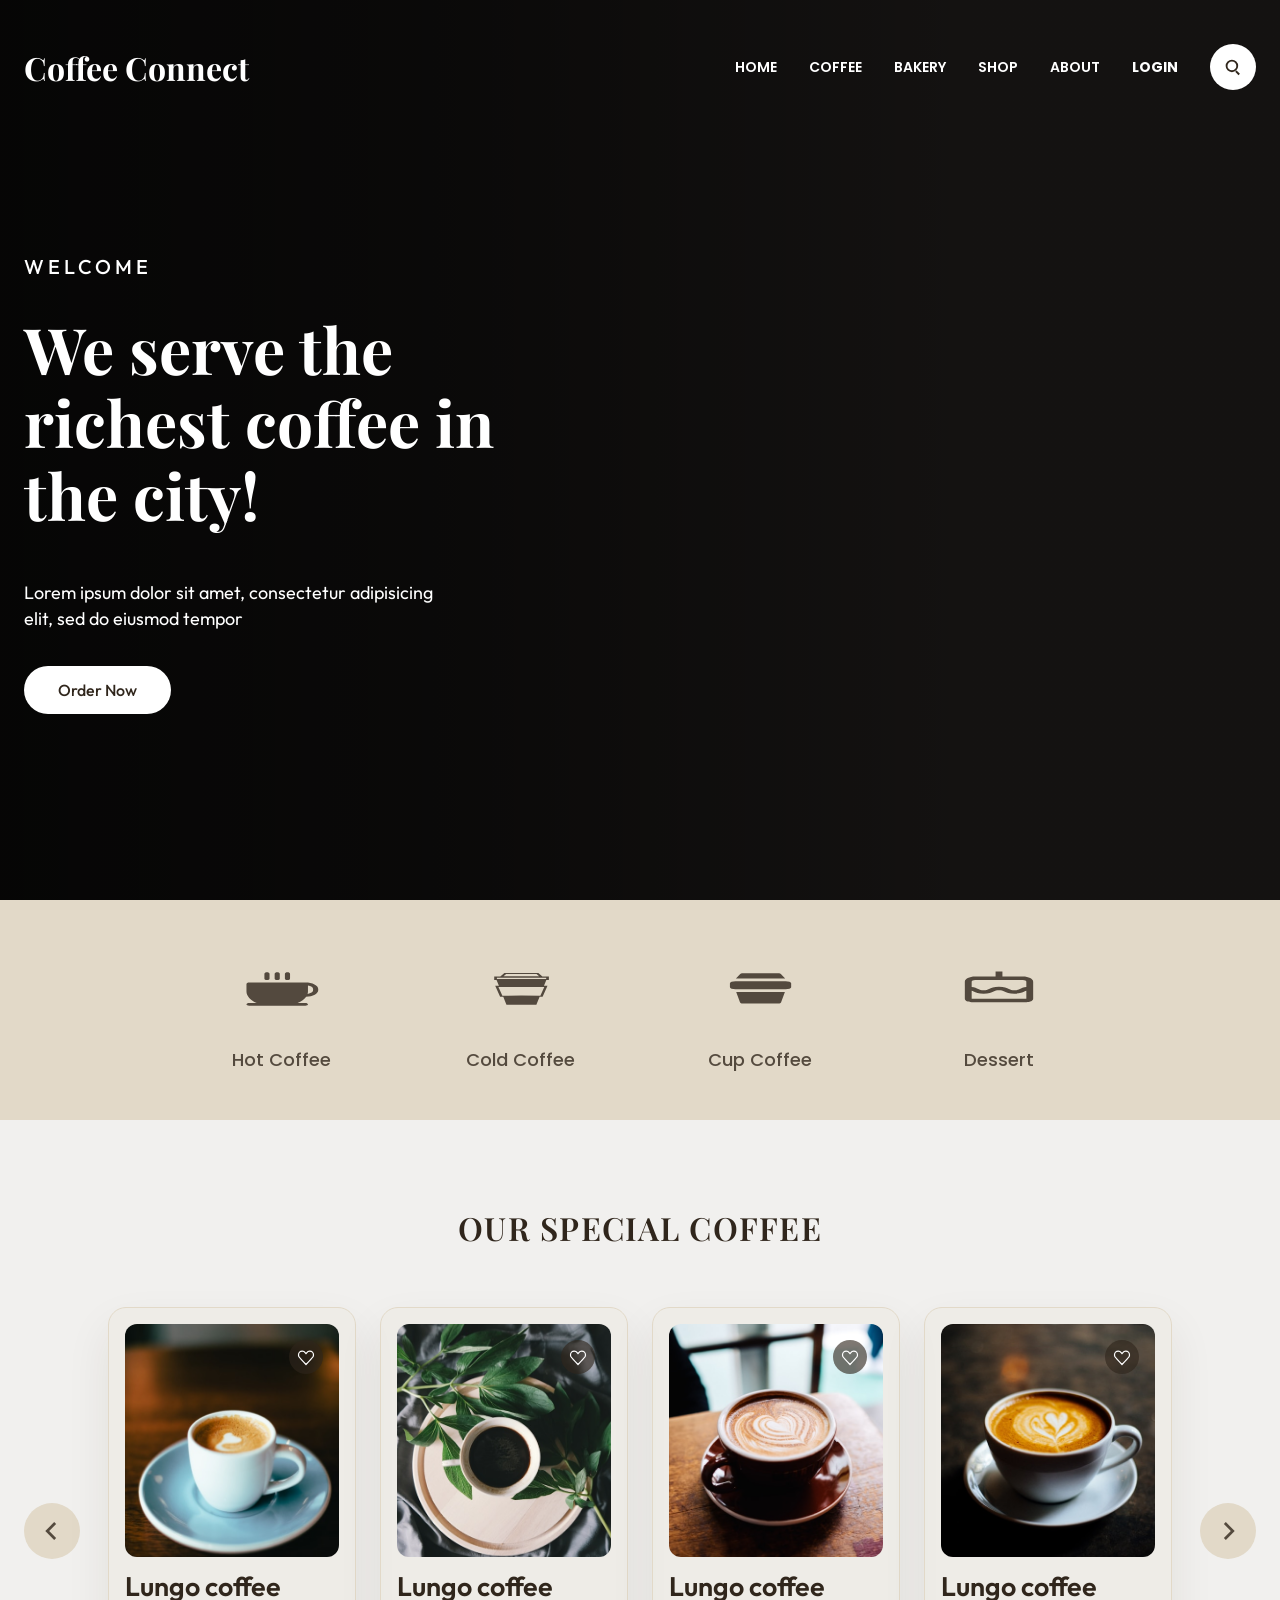
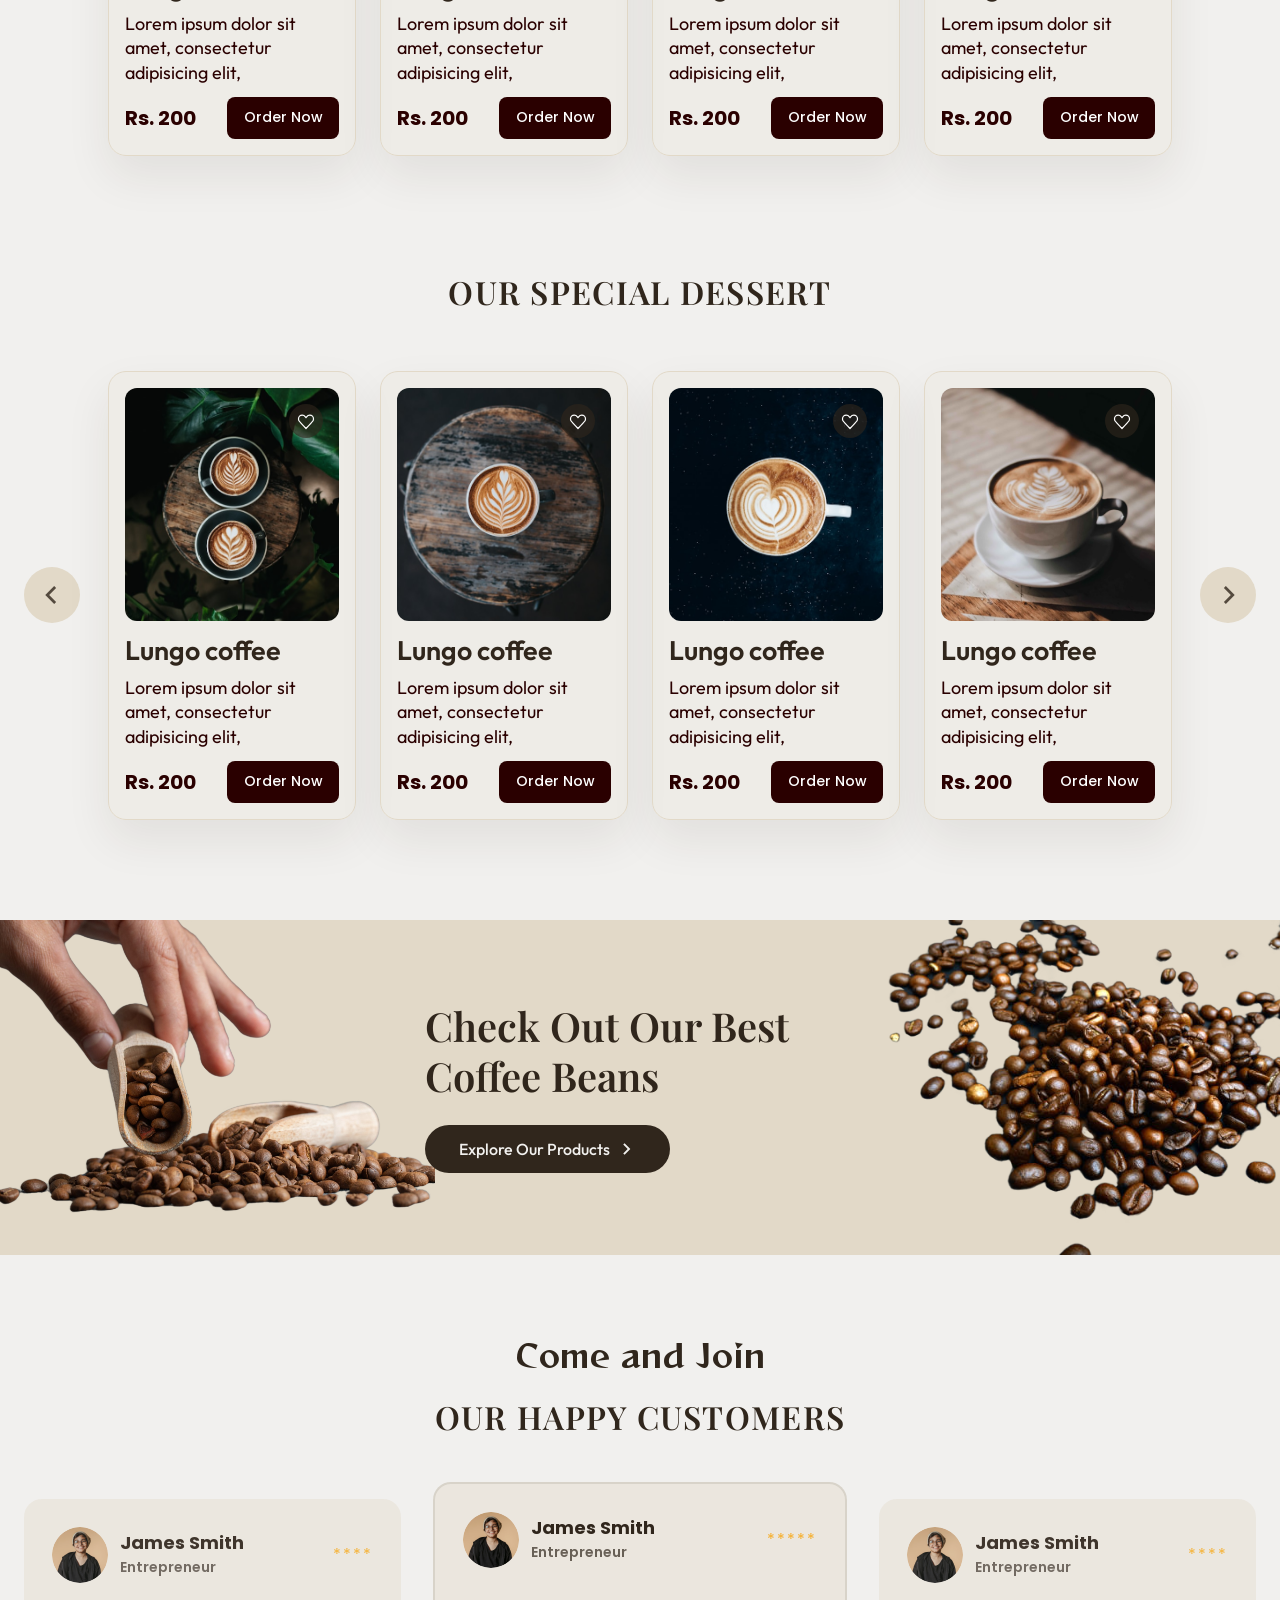
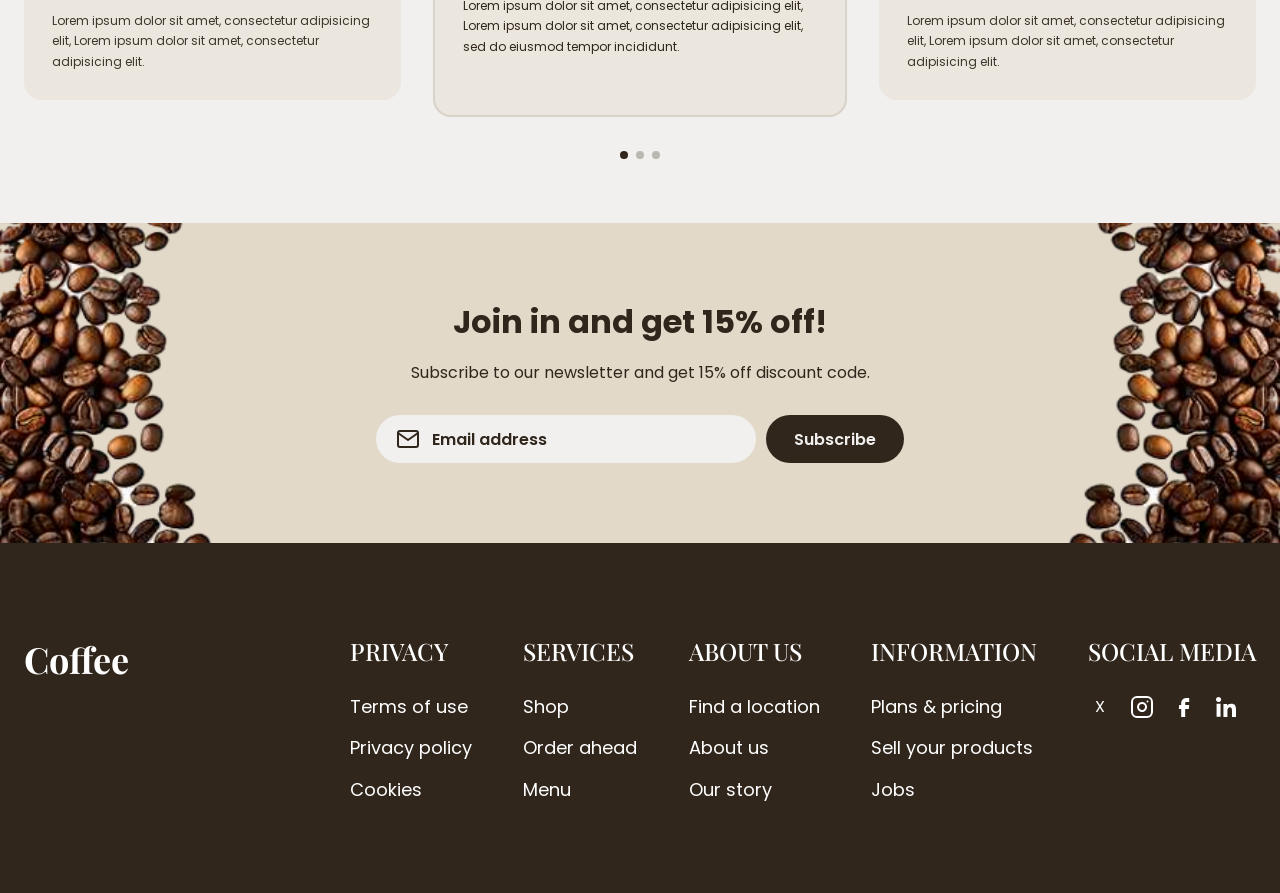
==== UI Website/index.html @ 6f4e8e6c "Start" ====
<!DOCTYPE html>
<html lang="en">
  <head>
    <meta charset="UTF-8" />
    <meta name="viewport" content="width=device-width, initial-scale=1.0" />
    <title>Coffee Coffee Shop</title>
    <link rel="preconnect" href="https://fonts.googleapis.com" />
    <link rel="preconnect" href="https://fonts.gstatic.com" crossorigin />
    <link
      href="https://fonts.googleapis.com/css2?family=Outfit:wght@400;500;600&family=Playfair+Display:wght@500;600;700&family=Poppins:wght@400;500;600;700&family=Reggae+One&display=swap"
      rel="stylesheet"
    />
    <link rel="stylesheet" href="styles.css" />
  </head>
  <body>
    <header class="site-header" data-header>
      <a class="brand" href="#home">Coffee Connect</a>
      <button
        class="nav-toggle"
        type="button"
        aria-label="Open navigation"
        aria-expanded="false"
        data-nav-toggle
      >
        <span></span>
        <span></span>
        <span></span>
      </button>
      <nav class="nav" data-nav>
        <a href="#home">Home</a>
        <a href="#coffee">Coffee</a>
        <a href="#bakery">Bakery</a>
        <a href="#shop">Shop</a>
        <a href="#about">About</a>
        <a class="login-link" href="#login">Login</a>
        <button class="search-button" type="button" aria-label="Search">
          <svg viewBox="0 0 24 24" aria-hidden="true">
            <path
              d="M10.7 18.2a7.5 7.5 0 1 1 0-15 7.5 7.5 0 0 1 0 15Zm0-2.2a5.3 5.3 0 1 0 0-10.6 5.3 5.3 0 0 0 0 10.6Zm5.6.1 4 4-1.7 1.7-4-4 1.7-1.7Z"
            />
          </svg>
        </button>
      </nav>
    </header>

    <main>
      <section class="hero" id="home">
        <div class="hero-content">
          <p class="eyebrow">Welcome</p>
          <h1>We serve the richest coffee in the city!</h1>
          <p class="hero-copy">
            Lorem ipsum dolor sit amet, consectetur adipisicing elit, sed do
            eiusmod tempor
          </p>
          <a class="button button-light" href="#coffee">Order Now</a>
        </div>
      </section>

      <section class="categories" aria-label="Coffee categories">
        <div class="category">
          <img src="assets/icon-hot.svg" alt="" />
          <span>Hot Coffee</span>
        </div>
        <div class="category">
          <img src="assets/icon-cold.svg" alt="" />
          <span>Cold Coffee</span>
        </div>
        <div class="category">
          <img src="assets/icon-cup.svg" alt="" />
          <span>Cup Coffee</span>
        </div>
        <div class="category">
          <img src="assets/icon-dessert.svg" alt="" />
          <span>Dessert</span>
        </div>
      </section>

      <section class="product-section" id="coffee">
        <div class="section-heading">
          <h2>Our Special Coffee</h2>
        </div>
        <div class="carousel-shell">
          <button
            class="arrow-button"
            type="button"
            aria-label="Previous coffee products"
          >
            <svg viewBox="0 0 24 24" aria-hidden="true">
              <path
                d="M15.8 5.6 9.4 12l6.4 6.4-1.8 1.8L5.8 12 14 3.8l1.8 1.8Z"
              />
            </svg>
          </button>
          <div class="product-grid">
            <article class="product-card">
              <div class="product-media">
                <img
                  src="assets/coffee-1.png"
                  alt="A blue cup of lungo coffee"
                />
                <button
                  class="favorite-button"
                  type="button"
                  aria-label="Add Lungo coffee to favorites"
                >
                  <img src="assets/heart.svg" alt="" />
                </button>
              </div>
              <div class="product-body">
                <h3>Lungo coffee</h3>
                <p>Lorem ipsum dolor sit amet, consectetur adipisicing elit,</p>
                <div class="product-actions">
                  <strong>Rs. 200</strong>
                  <button type="button">Order Now</button>
                </div>
              </div>
            </article>
            <article class="product-card">
              <div class="product-media">
                <img
                  src="assets/coffee-2.png"
                  alt="Coffee beside green leaves"
                />
                <button
                  class="favorite-button"
                  type="button"
                  aria-label="Add iced lungo coffee to favorites"
                >
                  <img src="assets/heart.svg" alt="" />
                </button>
              </div>
              <div class="product-body">
                <h3>Lungo coffee</h3>
                <p>Lorem ipsum dolor sit amet, consectetur adipisicing elit,</p>
                <div class="product-actions">
                  <strong>Rs. 200</strong>
                  <button type="button">Order Now</button>
                </div>
              </div>
            </article>
            <article class="product-card">
              <div class="product-media">
                <img
                  src="assets/coffee-3.png"
                  alt="A dark cup of latte art coffee"
                />
                <button
                  class="favorite-button"
                  type="button"
                  aria-label="Add latte coffee to favorites"
                >
                  <img src="assets/heart.svg" alt="" />
                </button>
              </div>
              <div class="product-body">
                <h3>Lungo coffee</h3>
                <p>Lorem ipsum dolor sit amet, consectetur adipisicing elit,</p>
                <div class="product-actions">
                  <strong>Rs. 200</strong>
                  <button type="button">Order Now</button>
                </div>
              </div>
            </article>
            <article class="product-card">
              <div class="product-media">
                <img
                  src="assets/coffee-4.png"
                  alt="A cup of coffee with leaf latte art"
                />
                <button
                  class="favorite-button"
                  type="button"
                  aria-label="Add cappuccino coffee to favorites"
                >
                  <img src="assets/heart.svg" alt="" />
                </button>
              </div>
              <div class="product-body">
                <h3>Lungo coffee</h3>
                <p>Lorem ipsum dolor sit amet, consectetur adipisicing elit,</p>
                <div class="product-actions">
                  <strong>Rs. 200</strong>
                  <button type="button">Order Now</button>
                </div>
              </div>
            </article>
          </div>
          <button
            class="arrow-button"
            type="button"
            aria-label="Next coffee products"
          >
            <svg viewBox="0 0 24 24" aria-hidden="true">
              <path
                d="M8.2 18.4 14.6 12 8.2 5.6 10 3.8l8.2 8.2-8.2 8.2-1.8-1.8Z"
              />
            </svg>
          </button>
        </div>
      </section>

      <section class="product-section" id="bakery">
        <div class="section-heading">
          <h2>Our Special Dessert</h2>
        </div>
        <div class="carousel-shell">
          <button
            class="arrow-button"
            type="button"
            aria-label="Previous dessert products"
          >
            <svg viewBox="0 0 24 24" aria-hidden="true">
              <path
                d="M15.8 5.6 9.4 12l6.4 6.4-1.8 1.8L5.8 12 14 3.8l1.8 1.8Z"
              />
            </svg>
          </button>
          <div class="product-grid">
            <article class="product-card">
              <div class="product-media">
                <img
                  src="assets/dessert-1.png"
                  alt="Two coffees on a wood table"
                />
                <button
                  class="favorite-button"
                  type="button"
                  aria-label="Add dessert coffee to favorites"
                >
                  <img src="assets/heart.svg" alt="" />
                </button>
              </div>
              <div class="product-body">
                <h3>Lungo coffee</h3>
                <p>Lorem ipsum dolor sit amet, consectetur adipisicing elit,</p>
                <div class="product-actions">
                  <strong>Rs. 200</strong>
                  <button type="button">Order Now</button>
                </div>
              </div>
            </article>
            <article class="product-card">
              <div class="product-media">
                <img src="assets/dessert-2.png" alt="Coffee on a dark plate" />
                <button
                  class="favorite-button"
                  type="button"
                  aria-label="Add roasted coffee to favorites"
                >
                  <img src="assets/heart.svg" alt="" />
                </button>
              </div>
              <div class="product-body">
                <h3>Lungo coffee</h3>
                <p>Lorem ipsum dolor sit amet, consectetur adipisicing elit,</p>
                <div class="product-actions">
                  <strong>Rs. 200</strong>
                  <button type="button">Order Now</button>
                </div>
              </div>
            </article>
            <article class="product-card">
              <div class="product-media">
                <img
                  src="assets/dessert-3.png"
                  alt="Coffee cup on a dark surface"
                />
                <button
                  class="favorite-button"
                  type="button"
                  aria-label="Add dark roast coffee to favorites"
                >
                  <img src="assets/heart.svg" alt="" />
                </button>
              </div>
              <div class="product-body">
                <h3>Lungo coffee</h3>
                <p>Lorem ipsum dolor sit amet, consectetur adipisicing elit,</p>
                <div class="product-actions">
                  <strong>Rs. 200</strong>
                  <button type="button">Order Now</button>
                </div>
              </div>
            </article>
            <article class="product-card">
              <div class="product-media">
                <img
                  src="assets/dessert-4.png"
                  alt="Foamy coffee in a white cup"
                />
                <button
                  class="favorite-button"
                  type="button"
                  aria-label="Add flat white coffee to favorites"
                >
                  <img src="assets/heart.svg" alt="" />
                </button>
              </div>
              <div class="product-body">
                <h3>Lungo coffee</h3>
                <p>Lorem ipsum dolor sit amet, consectetur adipisicing elit,</p>
                <div class="product-actions">
                  <strong>Rs. 200</strong>
                  <button type="button">Order Now</button>
                </div>
              </div>
            </article>
          </div>
          <button
            class="arrow-button"
            type="button"
            aria-label="Next dessert products"
          >
            <svg viewBox="0 0 24 24" aria-hidden="true">
              <path
                d="M8.2 18.4 14.6 12 8.2 5.6 10 3.8l8.2 8.2-8.2 8.2-1.8-1.8Z"
              />
            </svg>
          </button>
        </div>
      </section>

      <section class="beans-banner" id="shop">
        <img class="beans-side beans-left" src="assets/beans-left.png" alt="" />
        <div class="beans-copy">
          <h2>Check Out Our Best Coffee Beans</h2>
          <a class="button button-dark" href="#shop">
            Explore Our Products
            <svg viewBox="0 0 24 24" aria-hidden="true">
              <path
                d="M8.7 17.3 14 12 8.7 6.7l1.6-1.6L17.2 12l-6.9 6.9-1.6-1.6Z"
              />
            </svg>
          </a>
        </div>
        <img
          class="beans-side beans-right"
          src="assets/beans-right.png"
          alt=""
        />
      </section>

      <section class="testimonials" id="about">
        <p class="join-title">Come and Join</p>
        <h2>Our Happy Customers</h2>
        <div class="testimonial-grid">
          <article class="testimonial-card side-card">
            <div class="testimonial-head">
              <img src="assets/avatar-2.png" alt="James Smith" />
              <div>
                <h3>James Smith</h3>
                <p>Entrepreneur</p>
              </div>
              <span class="stars" aria-label="4 out of 5 stars">****</span>
            </div>
            <p>
              Lorem ipsum dolor sit amet, consectetur adipisicing elit, Lorem
              ipsum dolor sit amet, consectetur adipisicing elit.
            </p>
          </article>
          <article class="testimonial-card featured-card">
            <div class="testimonial-head">
              <img src="assets/avatar-1.png" alt="James Smith" />
              <div>
                <h3>James Smith</h3>
                <p>Entrepreneur</p>
              </div>
              <span class="stars" aria-label="5 out of 5 stars">*****</span>
            </div>
            <p>
              Lorem ipsum dolor sit amet, consectetur adipisicing elit, Lorem
              ipsum dolor sit amet, consectetur adipisicing elit, sed do eiusmod
              tempor incididunt.
            </p>
          </article>
          <article class="testimonial-card side-card">
            <div class="testimonial-head">
              <img src="assets/avatar-2.png" alt="James Smith" />
              <div>
                <h3>James Smith</h3>
                <p>Entrepreneur</p>
              </div>
              <span class="stars" aria-label="4 out of 5 stars">****</span>
            </div>
            <p>
              Lorem ipsum dolor sit amet, consectetur adipisicing elit, Lorem
              ipsum dolor sit amet, consectetur adipisicing elit.
            </p>
          </article>
        </div>
        <div class="slider-dots" aria-hidden="true">
          <span></span>
          <span></span>
          <span></span>
        </div>
      </section>

      <section class="newsletter">
        <img
          class="newsletter-beans newsletter-left"
          src="assets/newsletter-beans.png"
          alt=""
        />
        <div class="newsletter-content">
          <h2>Join in and get 15% off!</h2>
          <p>Subscribe to our newsletter and get 15% off discount code.</p>
          <form class="subscribe-form">
            <label>
              <img src="assets/mail.svg" alt="" />
              <span class="sr-only">Email address</span>
              <input type="email" placeholder="Email address" />
            </label>
            <button type="submit">Subscribe</button>
          </form>
        </div>
        <img
          class="newsletter-beans newsletter-right"
          src="assets/newsletter-beans.png"
          alt=""
        />
      </section>
    </main>

    <footer class="footer">
      <a class="footer-brand" href="#home">Coffee</a>
      <div class="footer-column">
        <h2>Privacy</h2>
        <a href="#">Terms of use</a>
        <a href="#">Privacy policy</a>
        <a href="#">Cookies</a>
      </div>
      <div class="footer-column">
        <h2>Services</h2>
        <a href="#">Shop</a>
        <a href="#">Order ahead</a>
        <a href="#">Menu</a>
      </div>
      <div class="footer-column">
        <h2>About Us</h2>
        <a href="#">Find a location</a>
        <a href="#">About us</a>
        <a href="#">Our story</a>
      </div>
      <div class="footer-column">
        <h2>Information</h2>
        <a href="#">Plans &amp; pricing</a>
        <a href="#">Sell your products</a>
        <a href="#">Jobs</a>
      </div>
      <div class="footer-column social-column">
        <h2>Social Media</h2>
        <div class="social-links">
          <a href="#" aria-label="X">X</a>
          <a href="#" aria-label="Instagram"
            ><img src="assets/instagram.svg" alt=""
          /></a>
          <a href="#" aria-label="Facebook"
            ><img src="assets/facebook.svg" alt=""
          /></a>
          <a href="#" aria-label="LinkedIn"
            ><img src="assets/linkedin.svg" alt=""
          /></a>
        </div>
      </div>
    </footer>

    <script src="script.js"></script>
  </body>
</html>
---- UI Website/styles.css ----
:root {
  --page: #f1f0ee;
  --sand: #e2d9c8;
  --dark: #30261c;
  --coffee: #2a0000;
  --muted: #544a3e;
  --line: rgba(48, 38, 28, 0.12);
  --shadow: 0 20px 45px rgba(48, 38, 28, 0.08);
  --container: min(1440px, calc(100% - 48px));
}

* {
  box-sizing: border-box;
}

html {
  scroll-behavior: smooth;
}

body {
  margin: 0;
  background: var(--page);
  color: var(--dark);
  font-family: "Poppins", sans-serif;
}

img,
svg {
  display: block;
}

a {
  color: inherit;
  text-decoration: none;
}

button,
input {
  font: inherit;
}

button {
  cursor: pointer;
}

.sr-only {
  position: absolute;
  width: 1px;
  height: 1px;
  padding: 0;
  margin: -1px;
  overflow: hidden;
  clip: rect(0, 0, 0, 0);
  white-space: nowrap;
  border: 0;
}

.site-header {
  position: fixed;
  z-index: 20;
  top: 0;
  left: 50%;
  width: var(--container);
  transform: translateX(-50%);
  display: flex;
  align-items: center;
  justify-content: space-between;
  padding: 44px 0 20px;
  color: #fff;
  transition: padding 180ms ease, color 180ms ease;
}

.site-header.is-scrolled {
  width: 100%;
  padding: 14px max(24px, calc((100vw - 1440px) / 2 + 24px));
  background: rgba(48, 38, 28, 0.94);
  box-shadow: 0 10px 25px rgba(0, 0, 0, 0.18);
}

.brand,
.footer-brand {
  font-family: "Playfair Display", serif;
  font-weight: 700;
}

.brand {
  font-size: 32px;
}

.nav {
  display: flex;
  align-items: center;
  gap: clamp(20px, 2.5vw, 42px);
  text-transform: uppercase;
  font-size: 14px;
  font-weight: 600;
  letter-spacing: 0;
}

.nav a {
  transition: opacity 160ms ease;
}

.nav a:hover {
  opacity: 0.72;
}

.login-link {
  font-weight: 700;
}

.search-button {
  width: 46px;
  height: 46px;
  display: grid;
  place-items: center;
  border: 0;
  border-radius: 999px;
  background: #fff;
  color: var(--dark);
}

.search-button svg {
  width: 20px;
  fill: currentColor;
}

.nav-toggle {
  display: none;
  width: 44px;
  height: 44px;
  border: 1px solid rgba(255, 255, 255, 0.4);
  border-radius: 999px;
  background: rgba(255, 255, 255, 0.08);
  place-items: center;
}

.nav-toggle span {
  display: block;
  width: 18px;
  height: 2px;
  background: #fff;
  margin: 2px 0;
}

.hero {
  position: relative;
  min-height: 100vh;
  display: flex;
  align-items: center;
  overflow: hidden;
  background: #151312;
  color: #fff;
}

.hero::before,
.hero::after {
  position: absolute;
  inset: 0;
  content: "";
}

.hero::before {
  background: url("assets/hero.png") center / cover no-repeat;
  transform: scaleX(-1);
}

.hero::after {
  background: linear-gradient(90deg, rgba(0, 0, 0, 0.72) 0%, rgba(0, 0, 0, 0.52) 34%, rgba(0, 0, 0, 0.05) 76%);
}

.hero-content {
  position: relative;
  z-index: 1;
  width: var(--container);
  margin: 0 auto;
  padding-top: 68px;
}

.eyebrow {
  margin: 0 0 34px;
  font-family: "Outfit", sans-serif;
  font-size: 20px;
  font-weight: 500;
  letter-spacing: 4px;
  text-transform: uppercase;
}

h1,
h2,
h3,
p {
  overflow-wrap: anywhere;
}

.hero h1 {
  max-width: 560px;
  margin: 0;
  font-family: "Playfair Display", serif;
  font-size: clamp(48px, 5vw, 72px);
  line-height: 1.14;
  font-weight: 700;
}

.hero-copy {
  max-width: 430px;
  margin: 48px 0 34px;
  font-family: "Outfit", sans-serif;
  font-size: 18px;
  line-height: 1.45;
}

.button {
  display: inline-flex;
  align-items: center;
  justify-content: center;
  gap: 6px;
  min-height: 48px;
  border-radius: 999px;
  border: 0;
  padding: 14px 34px;
  font-family: "Outfit", sans-serif;
  font-weight: 500;
  white-space: nowrap;
}

.button-light {
  background: #fff;
  color: var(--dark);
}

.button-dark {
  background: var(--dark);
  color: var(--page);
}

.button svg {
  width: 20px;
  height: 20px;
  fill: currentColor;
}

.categories {
  min-height: 220px;
  display: grid;
  grid-template-columns: repeat(4, 1fr);
  gap: 36px;
  align-items: center;
  justify-items: center;
  padding: 34px max(24px, calc((100vw - 920px) / 2));
  background: var(--sand);
}

.category {
  display: grid;
  justify-items: center;
  gap: 16px;
  color: var(--muted);
  font-size: 18px;
  font-weight: 500;
}

.category img {
  width: 82px;
  height: 82px;
  object-fit: contain;
}

.product-section {
  width: var(--container);
  margin: 0 auto;
  padding: 86px 0 28px;
}

.section-heading {
  display: grid;
  place-items: center;
  margin-bottom: 58px;
  text-align: center;
}

.section-heading h2,
.testimonials h2 {
  margin: 0;
  font-family: "Playfair Display", serif;
  font-size: 32px;
  font-weight: 600;
  letter-spacing: 1.28px;
  text-transform: uppercase;
}

.carousel-shell {
  display: grid;
  grid-template-columns: 56px 1fr 56px;
  gap: 28px;
  align-items: center;
}

.arrow-button {
  width: 56px;
  height: 56px;
  display: grid;
  place-items: center;
  border: 0;
  border-radius: 999px;
  background: var(--sand);
  color: var(--muted);
}

.arrow-button svg {
  width: 26px;
  height: 26px;
  fill: currentColor;
}

.product-grid {
  display: grid;
  grid-template-columns: repeat(4, minmax(0, 1fr));
  gap: 24px;
}

.product-card {
  min-width: 0;
  padding: 16px;
  border: 1.5px solid var(--sand);
  border-radius: 18px;
  background: rgba(226, 217, 200, 0.2);
  box-shadow: var(--shadow);
}

.product-media {
  position: relative;
  aspect-ratio: 334 / 364;
  overflow: hidden;
  border-radius: 12px;
  background: #d9d9d9;
}

.product-media > img {
  width: 100%;
  height: 100%;
  object-fit: cover;
}

.favorite-button {
  position: absolute;
  top: 16px;
  right: 16px;
  width: 34px;
  height: 34px;
  display: grid;
  place-items: center;
  border: 0;
  border-radius: 999px;
  background: rgba(48, 38, 28, 0.62);
}

.favorite-button img {
  width: 20px;
  height: 20px;
  filter: brightness(0) invert(1);
}

.favorite-button.is-active {
  background: #fff;
}

.favorite-button.is-active img {
  filter: none;
}

.product-body {
  display: grid;
  gap: 12px;
  padding-top: 16px;
  color: var(--coffee);
}

.product-body h3 {
  margin: 0;
  color: var(--dark);
  font-family: "Outfit", sans-serif;
  font-size: clamp(25px, 2.1vw, 38px);
  line-height: 1;
  font-weight: 600;
}

.product-body p {
  min-height: 56px;
  margin: 0;
  font-family: "Outfit", sans-serif;
  font-size: 18px;
  line-height: 1.35;
}

.product-actions {
  display: flex;
  align-items: center;
  justify-content: space-between;
  gap: 14px;
}

.product-actions strong {
  font-size: 20px;
  line-height: 1.2;
  white-space: nowrap;
}

.product-actions button {
  min-width: 112px;
  min-height: 42px;
  border: 0;
  border-radius: 8px;
  background: var(--coffee);
  color: #fff;
  font-size: 14px;
  font-weight: 500;
}

.beans-banner {
  position: relative;
  min-height: 335px;
  display: grid;
  place-items: center;
  margin-top: 72px;
  overflow: hidden;
  background: var(--sand);
}

.beans-copy {
  position: relative;
  z-index: 1;
  width: var(--container);
  max-width: 430px;
  justify-self: center;
}

.beans-copy h2 {
  max-width: 380px;
  margin: 0 0 24px;
  font-family: "Playfair Display", serif;
  font-size: 40px;
  line-height: 1.25;
  font-weight: 600;
}

.beans-side {
  position: absolute;
  top: 0;
  height: 100%;
  object-fit: cover;
  pointer-events: none;
}

.beans-left {
  left: 0;
  width: min(34vw, 520px);
}

.beans-right {
  right: 0;
  width: min(32vw, 503px);
}

.testimonials {
  width: var(--container);
  margin: 0 auto;
  padding: 76px 0 64px;
  text-align: center;
}

.join-title {
  margin: 0 0 18px;
  font-family: "Reggae One", system-ui;
  font-size: 32px;
}

.testimonial-grid {
  display: grid;
  grid-template-columns: 1fr 1.1fr 1fr;
  gap: 32px;
  align-items: center;
  margin-top: 44px;
}

.testimonial-card {
  min-width: 0;
  padding: 28px;
  border-radius: 18px;
  background: rgba(226, 217, 200, 0.42);
  text-align: left;
}

.featured-card {
  min-height: 235px;
  border: 2px solid rgba(48, 38, 28, 0.1);
}

.side-card {
  opacity: 0.92;
}

.testimonial-head {
  display: grid;
  grid-template-columns: 56px minmax(0, 1fr) auto;
  gap: 12px;
  align-items: center;
}

.testimonial-head img {
  width: 56px;
  height: 56px;
  border-radius: 999px;
}

.testimonial-head h3 {
  margin: 0 0 2px;
  font-size: 18px;
  line-height: 1.25;
}

.testimonial-head p {
  margin: 0;
  color: rgba(48, 38, 28, 0.7);
  font-size: 14px;
  font-weight: 600;
}

.stars {
  color: #f6ad26;
  font-size: 16px;
  letter-spacing: 2px;
}

.testimonial-card > p {
  margin: 28px 0 0;
  font-size: 12px;
  line-height: 1.7;
}

.slider-dots {
  display: flex;
  justify-content: center;
  gap: 8px;
  margin-top: 34px;
}

.slider-dots span {
  width: 8px;
  height: 8px;
  border-radius: 999px;
  background: rgba(48, 38, 28, 0.28);
}

.slider-dots span:first-child {
  background: var(--dark);
}

.newsletter {
  position: relative;
  min-height: 320px;
  display: grid;
  place-items: center;
  overflow: hidden;
  background: var(--sand);
}

.newsletter-content {
  position: relative;
  z-index: 1;
  width: min(620px, calc(100% - 48px));
  text-align: center;
}

.newsletter h2 {
  margin: 0 0 18px;
  font-size: 32px;
  line-height: 1.25;
}

.newsletter p {
  margin: 0 0 30px;
  font-size: 16px;
}

.subscribe-form {
  display: flex;
  justify-content: center;
  gap: 10px;
}

.subscribe-form label {
  min-width: 0;
  width: min(380px, 100%);
  min-height: 48px;
  display: flex;
  align-items: center;
  gap: 10px;
  padding: 0 20px;
  border-radius: 999px;
  background: var(--page);
}

.subscribe-form label img {
  width: 24px;
  height: 24px;
}

.subscribe-form input {
  min-width: 0;
  width: 100%;
  border: 0;
  outline: 0;
  background: transparent;
  color: var(--dark);
  font-weight: 600;
}

.subscribe-form input::placeholder {
  color: var(--dark);
}

.subscribe-form button {
  min-height: 48px;
  border: 0;
  border-radius: 999px;
  padding: 0 28px;
  background: var(--dark);
  color: var(--page);
  font-weight: 600;
}

.newsletter-beans {
  position: absolute;
  top: 0;
  width: 482px;
  height: 100%;
  object-fit: cover;
  pointer-events: none;
}

.newsletter-left {
  left: 0;
}

.newsletter-right {
  right: 0;
  transform: scaleX(-1);
}

.footer {
  display: grid;
  grid-template-columns: 1.3fr repeat(5, auto);
  gap: clamp(32px, 4vw, 84px);
  align-items: start;
  padding: 92px max(24px, calc((100vw - 1440px) / 2 + 24px));
  background: var(--dark);
  color: #fff;
}

.footer-brand {
  font-size: 36px;
}

.footer-column {
  display: grid;
  gap: 18px;
}

.footer-column h2 {
  margin: 0 0 10px;
  font-family: "Playfair Display", serif;
  font-size: 24px;
  font-weight: 500;
  text-transform: uppercase;
}

.footer-column a {
  font-size: 18px;
  line-height: 1.3;
}

.social-links {
  display: flex;
  align-items: center;
  gap: 18px;
}

.social-links a {
  width: 24px;
  height: 24px;
  display: grid;
  place-items: center;
  font-size: 16px;
}

.social-links img {
  width: 24px;
  height: 24px;
}

@media (max-width: 1180px) {
  .product-grid {
    grid-template-columns: repeat(2, minmax(0, 1fr));
  }

  .testimonial-grid {
    grid-template-columns: 1fr;
    max-width: 680px;
    margin-left: auto;
    margin-right: auto;
  }

  .footer {
    grid-template-columns: repeat(3, 1fr);
  }

  .footer-brand {
    grid-column: 1 / -1;
  }
}

@media (max-width: 860px) {
  :root {
    --container: min(100% - 32px, 680px);
  }

  .site-header {
    width: 100%;
    padding: 18px 16px;
  }

  .nav-toggle {
    display: grid;
  }

  .nav {
    position: absolute;
    top: calc(100% + 10px);
    right: 16px;
    width: min(320px, calc(100vw - 32px));
    display: none;
    grid-template-columns: 1fr;
    gap: 18px;
    padding: 22px;
    border-radius: 18px;
    background: rgba(48, 38, 28, 0.96);
    box-shadow: 0 24px 60px rgba(0, 0, 0, 0.32);
  }

  .nav.is-open {
    display: grid;
  }

  .search-button {
    width: 100%;
    height: 44px;
  }

  .hero {
    min-height: 820px;
  }

  .hero-content {
    padding-top: 120px;
    align-self: start;
  }

  .hero h1 {
    max-width: 430px;
  }

  .hero-copy {
    margin-top: 34px;
  }

  .categories {
    grid-template-columns: repeat(2, 1fr);
    gap: 30px 20px;
  }

  .carousel-shell {
    grid-template-columns: 1fr;
  }

  .arrow-button {
    display: none;
  }

  .product-section {
    padding-top: 68px;
  }

  .section-heading {
    margin-bottom: 34px;
  }

  .beans-copy {
    justify-self: start;
    padding-left: max(16px, calc((100vw - 680px) / 2));
  }

  .beans-copy h2 {
    font-size: 34px;
  }

  .beans-left {
    opacity: 0.2;
    width: 54vw;
  }

  .beans-right {
    opacity: 0.34;
    width: 48vw;
  }

  .newsletter-beans {
    opacity: 0.32;
  }
}

@media (max-width: 640px) {
  .hero {
    min-height: 760px;
  }

  .eyebrow {
    margin-bottom: 24px;
    font-size: 16px;
  }

  .hero h1 {
    font-size: 44px;
  }

  .hero-copy {
    font-size: 16px;
  }

  .categories {
    min-height: auto;
    padding-top: 40px;
    padding-bottom: 40px;
  }

  .category {
    font-size: 16px;
  }

  .category img {
    width: 64px;
    height: 64px;
  }

  .product-grid {
    grid-template-columns: 1fr;
  }

  .product-card {
    max-width: 420px;
    margin: 0 auto;
  }

  .product-actions {
    align-items: stretch;
  }

  .product-actions button {
    min-width: 120px;
  }

  .beans-banner {
    min-height: 300px;
  }

  .beans-copy {
    width: calc(100% - 32px);
    justify-self: center;
    padding-left: 0;
    text-align: left;
  }

  .beans-copy h2 {
    max-width: 320px;
    font-size: 30px;
  }

  .beans-left {
    width: 68vw;
    opacity: 0.1;
  }

  .beans-right {
    width: 78vw;
    opacity: 0.12;
  }

  .testimonial-card {
    padding: 22px;
  }

  .testimonial-head {
    grid-template-columns: 48px minmax(0, 1fr);
  }

  .testimonial-head img {
    width: 48px;
    height: 48px;
  }

  .stars {
    grid-column: 2;
  }

  .subscribe-form {
    flex-direction: column;
    align-items: stretch;
  }

  .subscribe-form label {
    width: 100%;
  }

  .newsletter-beans {
    opacity: 0.14;
  }

  .footer {
    grid-template-columns: 1fr;
    padding-top: 58px;
    padding-bottom: 58px;
  }
}
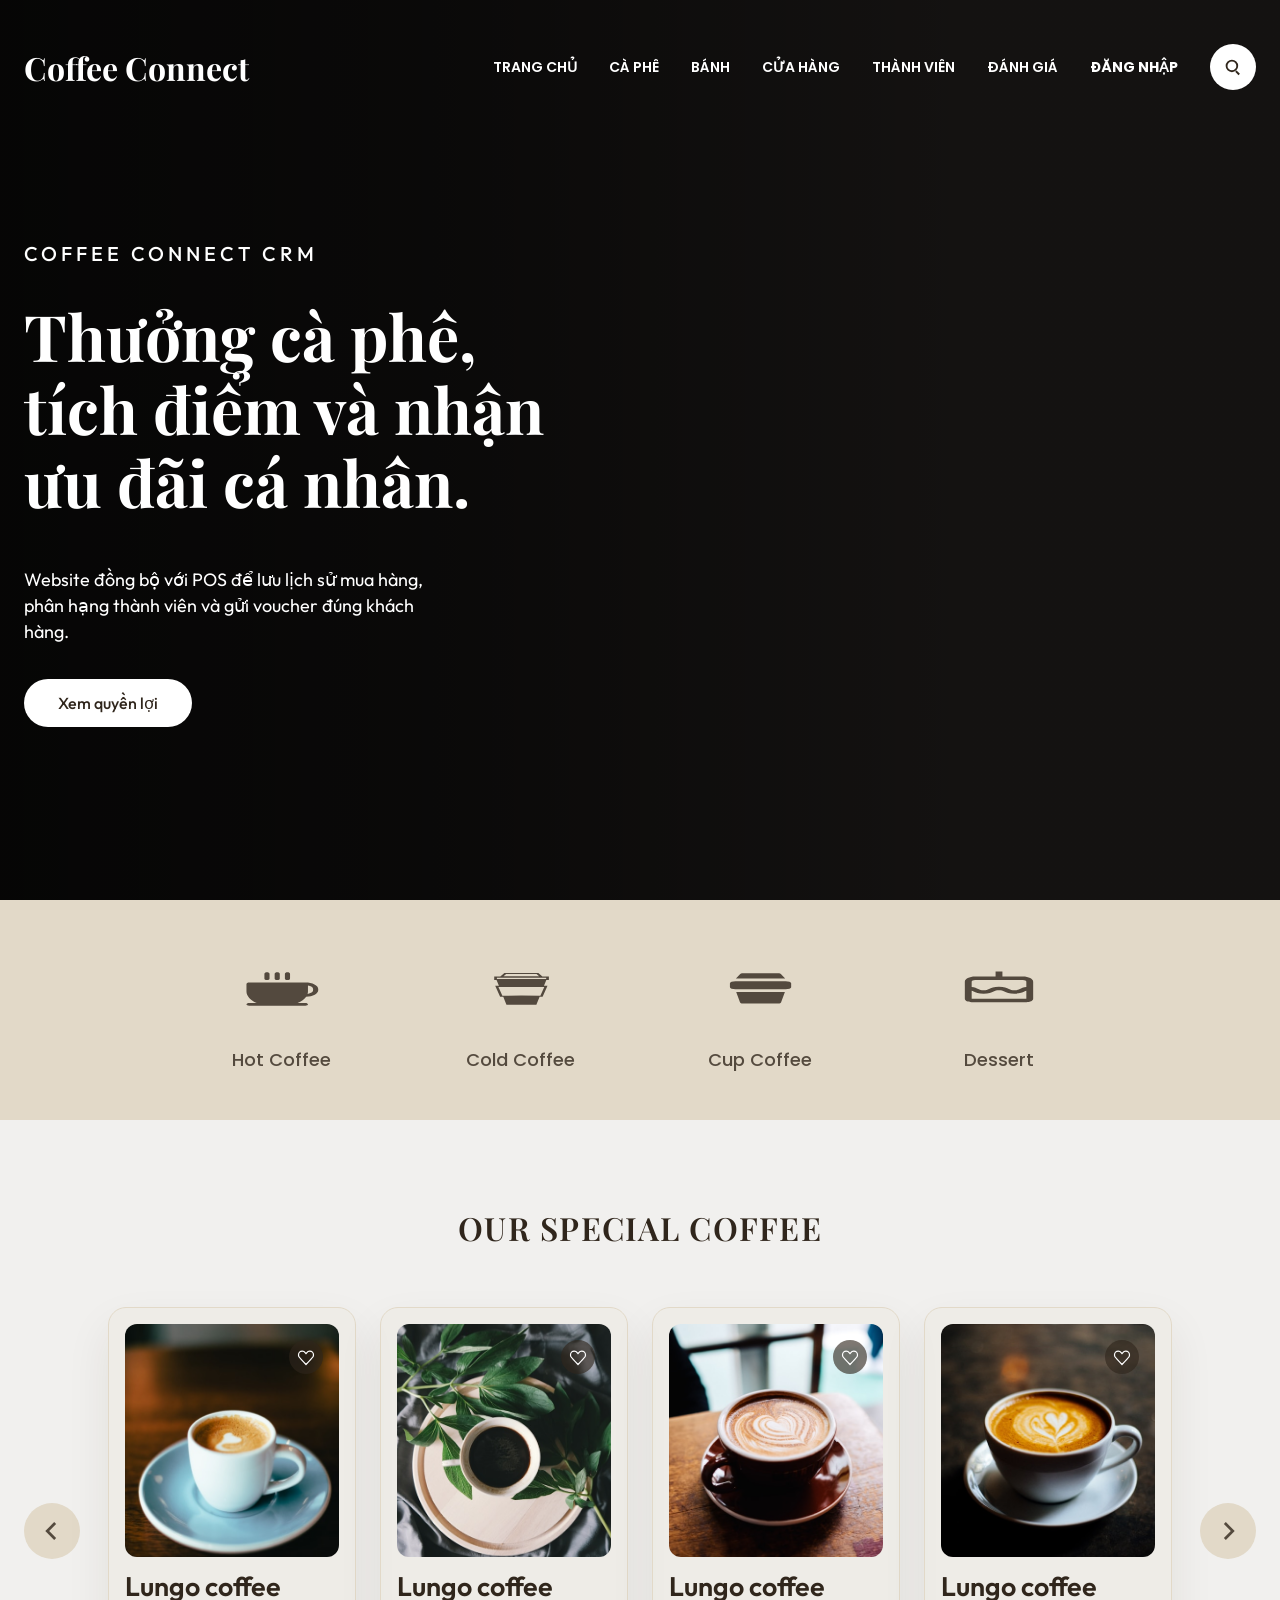
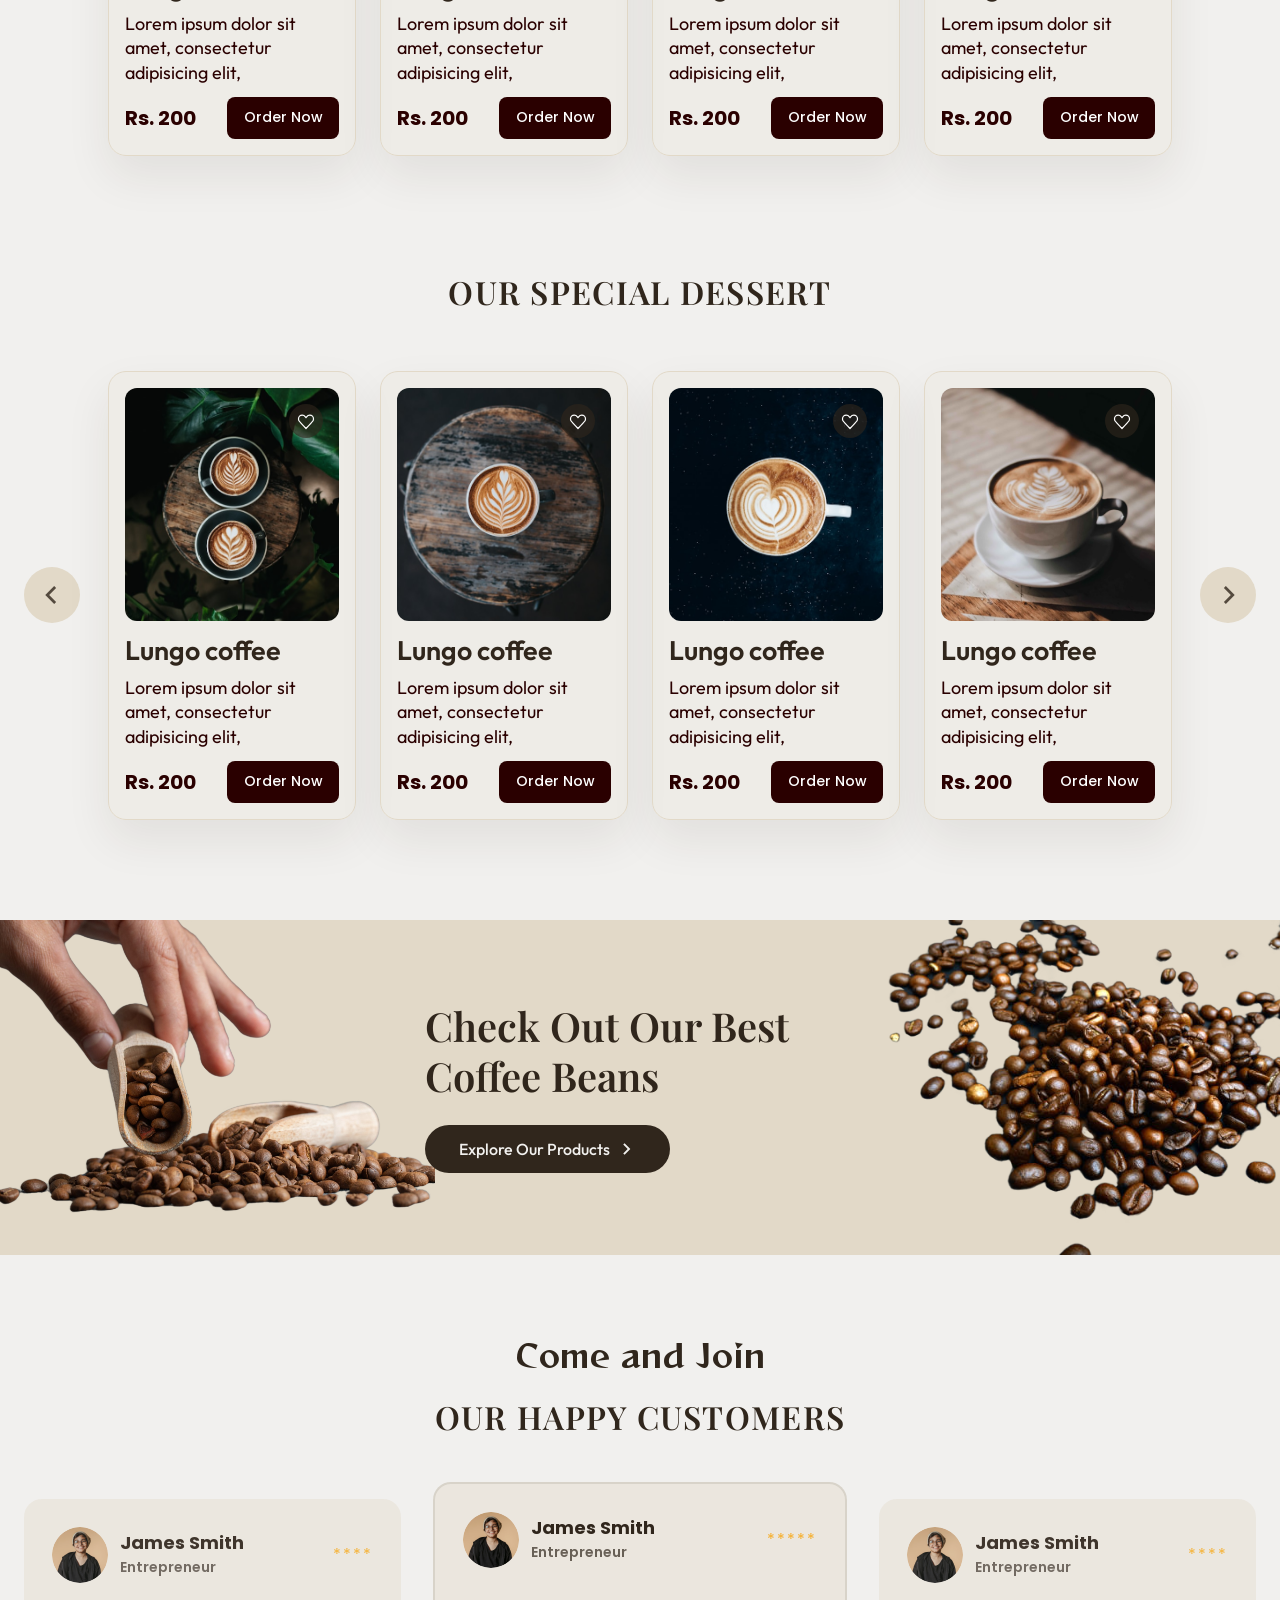
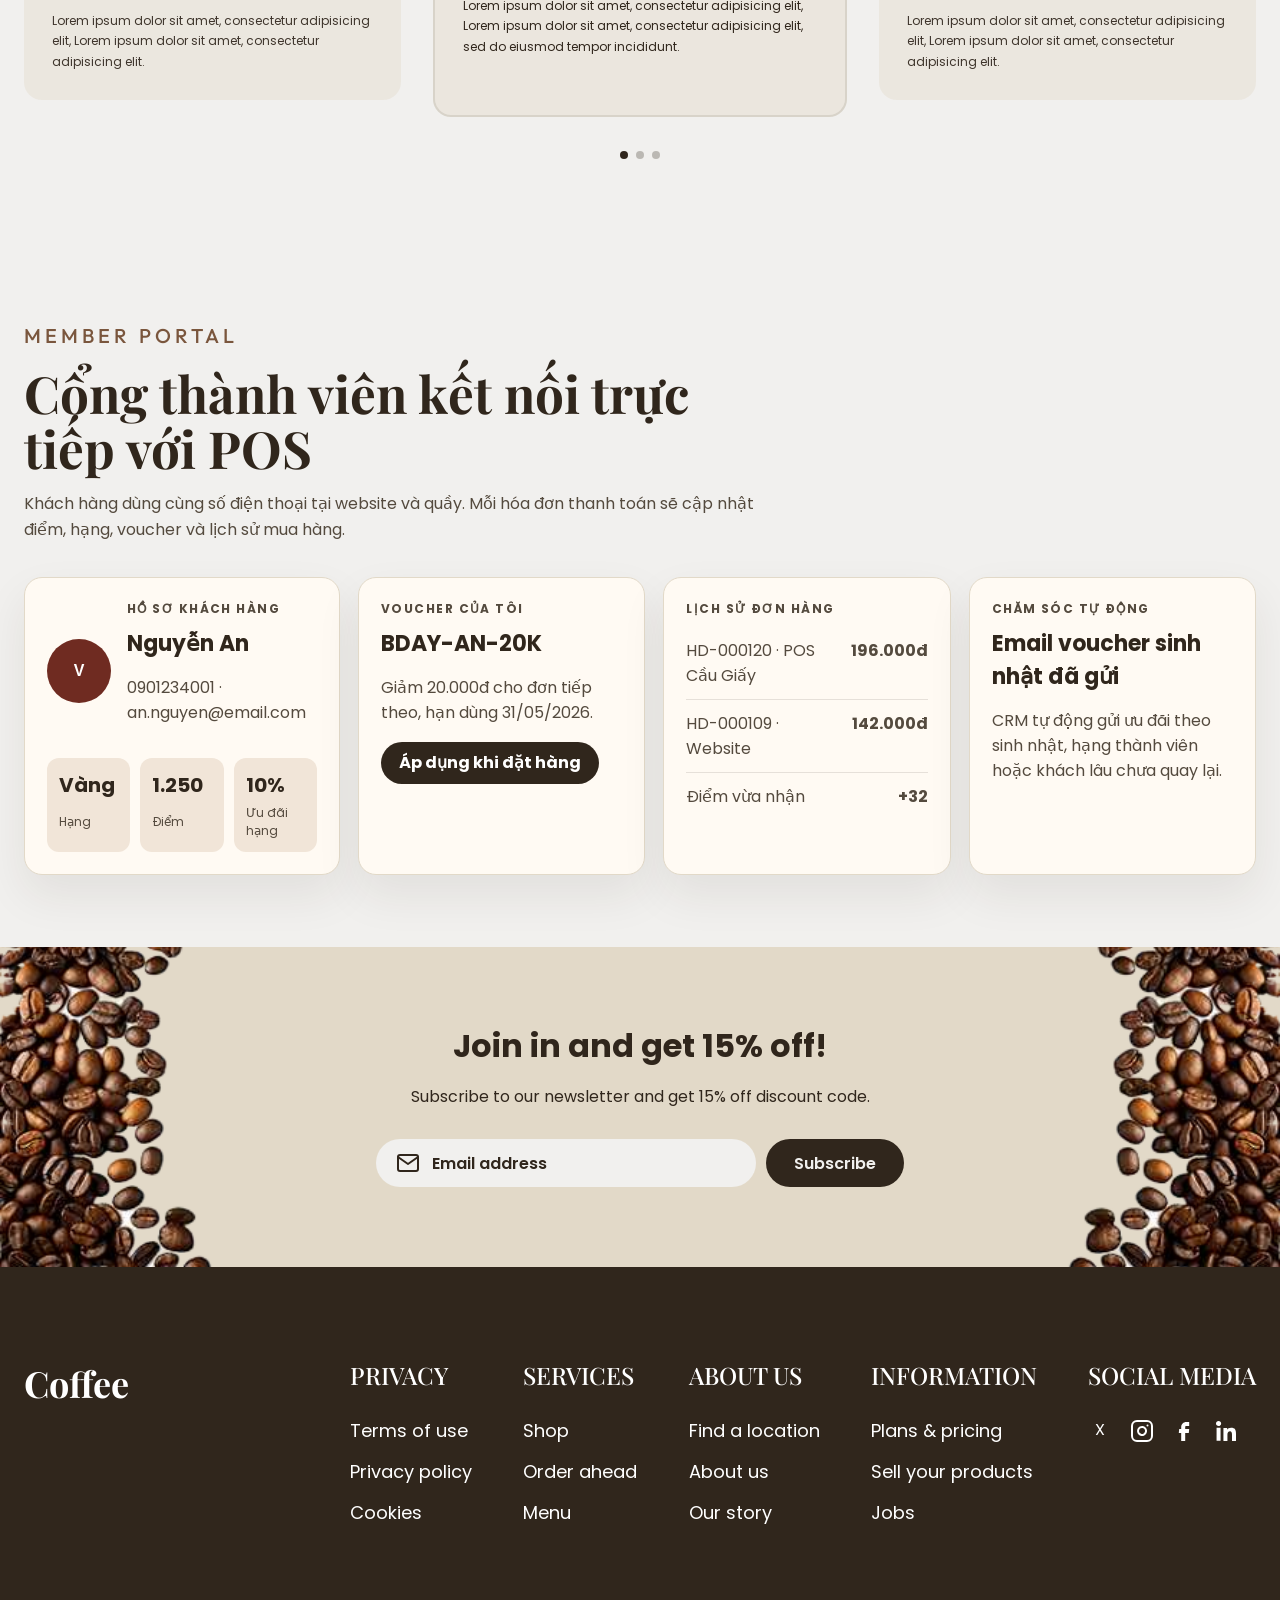
==== commit 5d22d4e2: "Full UI" ====
--- a/UI Website/index.html
+++ b/UI Website/index.html
@@ -27,12 +27,13 @@
         <span></span>
       </button>
       <nav class="nav" data-nav>
-        <a href="#home">Home</a>
-        <a href="#coffee">Coffee</a>
-        <a href="#bakery">Bakery</a>
-        <a href="#shop">Shop</a>
-        <a href="#about">About</a>
-        <a class="login-link" href="#login">Login</a>
+        <a href="#home">Trang chủ</a>
+        <a href="#coffee">Cà phê</a>
+        <a href="#bakery">Bánh</a>
+        <a href="#shop">Cửa hàng</a>
+        <a href="#member">Thành viên</a>
+        <a href="#about">Đánh giá</a>
+        <a class="login-link" href="#member">Đăng nhập</a>
         <button class="search-button" type="button" aria-label="Search">
           <svg viewBox="0 0 24 24" aria-hidden="true">
             <path
@@ -46,13 +47,13 @@
     <main>
       <section class="hero" id="home">
         <div class="hero-content">
-          <p class="eyebrow">Welcome</p>
-          <h1>We serve the richest coffee in the city!</h1>
+          <p class="eyebrow">Coffee Connect CRM</p>
+          <h1>Thưởng cà phê, tích điểm và nhận ưu đãi cá nhân.</h1>
           <p class="hero-copy">
-            Lorem ipsum dolor sit amet, consectetur adipisicing elit, sed do
-            eiusmod tempor
+            Website đồng bộ với POS để lưu lịch sử mua hàng, phân hạng thành
+            viên và gửi voucher đúng khách hàng.
           </p>
-          <a class="button button-light" href="#coffee">Order Now</a>
+          <a class="button button-light" href="#member">Xem quyền lợi</a>
         </div>
       </section>
 
@@ -392,6 +393,61 @@
           <span></span>
           <span></span>
           <span></span>
+        </div>
+      </section>
+
+      <section class="member-portal" id="member">
+        <div class="member-heading">
+          <p class="eyebrow">Member Portal</p>
+          <h2>Cổng thành viên kết nối trực tiếp với POS</h2>
+          <p>
+            Khách hàng dùng cùng số điện thoại tại website và quầy. Mỗi hóa đơn
+            thanh toán sẽ cập nhật điểm, hạng, voucher và lịch sử mua hàng.
+          </p>
+        </div>
+        <div class="member-grid">
+          <aside class="member-card profile-card">
+            <span class="profile-avatar">V</span>
+            <div>
+              <p class="card-label">Hồ sơ khách hàng</p>
+              <h3>Nguyễn An</h3>
+              <p>0901234001 · an.nguyen@email.com</p>
+            </div>
+            <div class="member-stats">
+              <span><strong>Vàng</strong><small>Hạng</small></span>
+              <span><strong>1.250</strong><small>Điểm</small></span>
+              <span><strong>10%</strong><small>Ưu đãi hạng</small></span>
+            </div>
+          </aside>
+          <article class="member-card voucher-card">
+            <p class="card-label">Voucher của tôi</p>
+            <h3>BDAY-AN-20K</h3>
+            <p>Giảm 20.000đ cho đơn tiếp theo, hạn dùng 31/05/2026.</p>
+            <button type="button" data-copy-voucher>Áp dụng khi đặt hàng</button>
+          </article>
+          <article class="member-card history-card">
+            <p class="card-label">Lịch sử đơn hàng</p>
+            <div class="history-row">
+              <span>HD-000120 · POS Cầu Giấy</span>
+              <strong>196.000đ</strong>
+            </div>
+            <div class="history-row">
+              <span>HD-000109 · Website</span>
+              <strong>142.000đ</strong>
+            </div>
+            <div class="history-row">
+              <span>Điểm vừa nhận</span>
+              <strong>+32</strong>
+            </div>
+          </article>
+          <article class="member-card email-card">
+            <p class="card-label">Chăm sóc tự động</p>
+            <h3>Email voucher sinh nhật đã gửi</h3>
+            <p>
+              CRM tự động gửi ưu đãi theo sinh nhật, hạng thành viên hoặc khách
+              lâu chưa quay lại.
+            </p>
+          </article>
         </div>
       </section>
 
--- a/UI Website/styles.css
+++ b/UI Website/styles.css
@@ -646,6 +646,134 @@
 .newsletter-right {
   right: 0;
   transform: scaleX(-1);
+}
+
+.member-portal {
+  width: var(--container);
+  margin: 0 auto;
+  padding: 96px 0 72px;
+}
+
+.member-heading {
+  max-width: 760px;
+  margin-bottom: 34px;
+}
+
+.member-heading .eyebrow {
+  margin-bottom: 14px;
+  color: #7a563d;
+}
+
+.member-heading h2 {
+  margin: 0 0 14px;
+  font-family: "Playfair Display", serif;
+  font-size: clamp(34px, 4vw, 56px);
+  line-height: 1.08;
+}
+
+.member-heading p {
+  margin: 0;
+  color: var(--muted);
+  line-height: 1.65;
+}
+
+.member-grid {
+  display: grid;
+  grid-template-columns: minmax(280px, 1.1fr) repeat(3, minmax(210px, 1fr));
+  gap: 18px;
+}
+
+.member-card {
+  min-width: 0;
+  padding: 22px;
+  border: 1.5px solid var(--sand);
+  border-radius: 18px;
+  background: #fffaf3;
+  box-shadow: var(--shadow);
+}
+
+.profile-card {
+  display: grid;
+  grid-template-columns: auto minmax(0, 1fr);
+  align-items: center;
+  gap: 16px;
+}
+
+.profile-avatar {
+  width: 64px;
+  height: 64px;
+  display: grid;
+  place-items: center;
+  border-radius: 50%;
+  color: #fff;
+  background: #6f2b21;
+  font-weight: 800;
+}
+
+.card-label {
+  margin: 0 0 8px;
+  color: #8b6f5c;
+  font-size: 12px;
+  font-weight: 700;
+  letter-spacing: 0.12em;
+  text-transform: uppercase;
+}
+
+.member-card h3 {
+  margin: 0 0 10px;
+  font-size: 22px;
+}
+
+.member-card p {
+  color: var(--muted);
+  line-height: 1.55;
+}
+
+.member-stats {
+  grid-column: 1 / -1;
+  display: grid;
+  grid-template-columns: repeat(3, 1fr);
+  gap: 10px;
+}
+
+.member-stats span {
+  display: grid;
+  gap: 4px;
+  padding: 12px;
+  border-radius: 12px;
+  background: #f1e5d8;
+}
+
+.member-stats strong {
+  font-size: 20px;
+}
+
+.member-stats small {
+  color: var(--muted);
+  font-size: 12px;
+}
+
+.voucher-card button {
+  min-height: 42px;
+  padding: 0 18px;
+  border: 0;
+  border-radius: 999px;
+  color: #fff;
+  background: #30261c;
+  font-weight: 700;
+}
+
+.history-row {
+  display: flex;
+  justify-content: space-between;
+  gap: 12px;
+  padding: 11px 0;
+  border-bottom: 1px solid var(--line);
+  color: var(--muted);
+}
+
+.history-row:last-child {
+  border-bottom: 0;
 }
 
 .footer {
@@ -817,6 +945,10 @@
   .newsletter-beans {
     opacity: 0.32;
   }
+
+  .member-grid {
+    grid-template-columns: 1fr 1fr;
+  }
 }
 
 @media (max-width: 640px) {
@@ -925,6 +1057,11 @@
     opacity: 0.14;
   }
 
+  .member-grid,
+  .member-stats {
+    grid-template-columns: 1fr;
+  }
+
   .footer {
     grid-template-columns: 1fr;
     padding-top: 58px;
